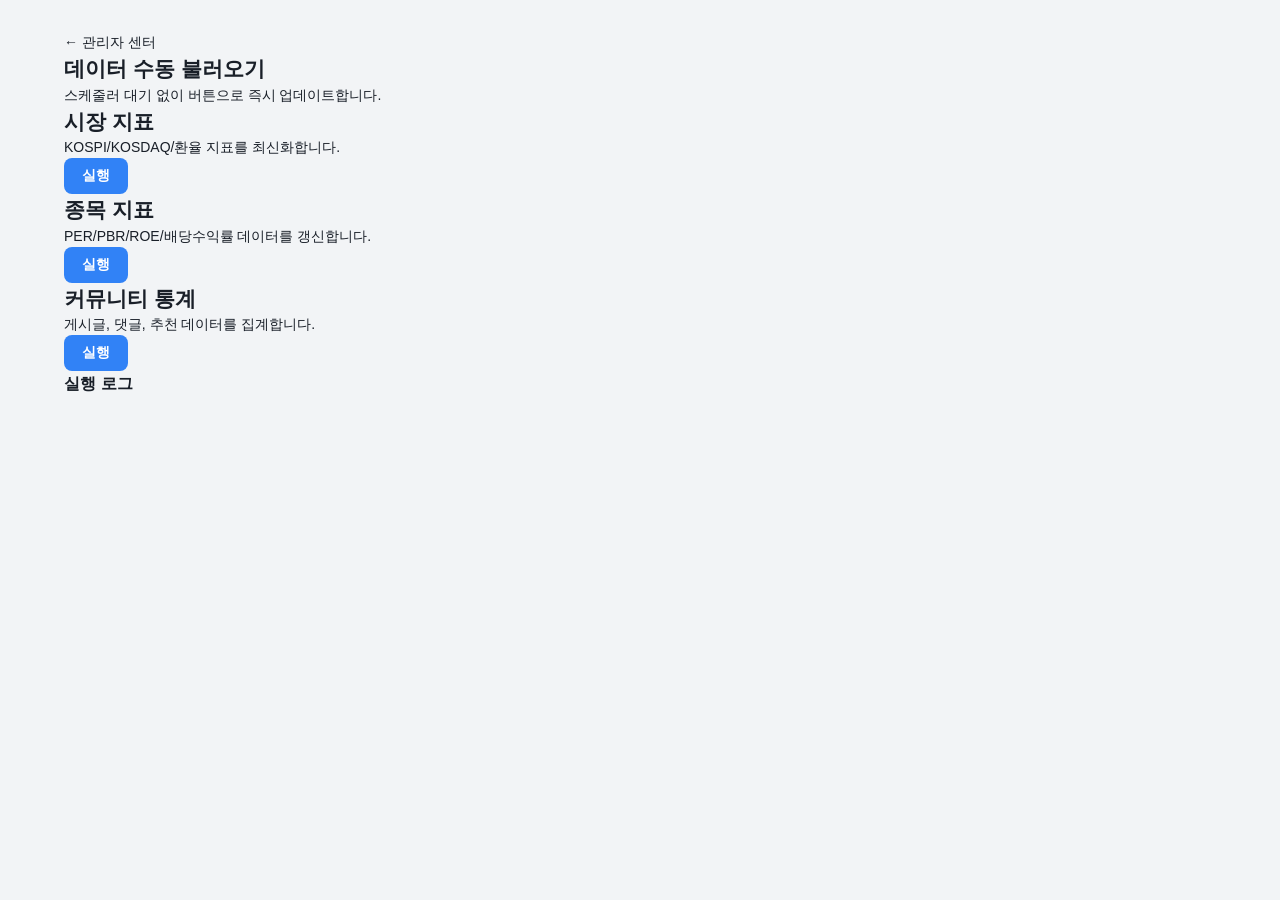
==== front/admin-data-sync.html @ 4800db50 "[feat]관리자 페이지" ====
<!DOCTYPE html>
<html lang="ko">
<head>
  <meta charset="UTF-8" />
  <meta name="viewport" content="width=device-width, initial-scale=1.0" />
  <title>데이터 수동 불러오기 — ValuePick</title>
  <link rel="stylesheet" href="css/common.css" />
  <link rel="stylesheet" href="css/admin.css" />
</head>
<body>
<div id="header-placeholder"></div>

<main class="main">
  <a class="back-link" href="admin.html">← 관리자 센터</a>
  <section class="page-head">
    <h1>데이터 수동 불러오기</h1>
    <p>스케줄러 대기 없이 버튼으로 즉시 업데이트합니다.</p>
  </section>

  <section class="sync-grid">
    <article class="sync-card">
      <h2>시장 지표</h2>
      <p>KOSPI/KOSDAQ/환율 지표를 최신화합니다.</p>
      <button class="btn-primary" data-sync="market" type="button">실행</button>
    </article>
    <article class="sync-card">
      <h2>종목 지표</h2>
      <p>PER/PBR/ROE/배당수익률 데이터를 갱신합니다.</p>
      <button class="btn-primary" data-sync="stocks" type="button">실행</button>
    </article>
    <article class="sync-card">
      <h2>커뮤니티 통계</h2>
      <p>게시글, 댓글, 추천 데이터를 집계합니다.</p>
      <button class="btn-primary" data-sync="community" type="button">실행</button>
    </article>
  </section>

  <section class="log-panel">
    <h3>실행 로그</h3>
    <div id="syncLog" class="log-list"></div>
  </section>
</main>

<script src="js/common.js"></script>
<script src="js/admin-data-sync.js"></script>
</body>
</html>
---- front/css/common.css ----
/* common.css — ValuePick 공통 스타일 (Figma 디자인 기반) */

*, *::before, *::after {
  box-sizing: border-box;
  margin: 0;
  padding: 0;
}

:root {
  --primary: #3182f6;
  --primary-dark: #1b64da;
  --primary-light: #e8f3ff;
  --up: #f04452;
  --down: #3182f6;
  --bg: #f2f4f6;
  --surface: #ffffff;
  --border: #e5e8eb;
  --text-main: #191f28;
  --text-sub: #8b95a1;
  --text-muted: #b0b8c1;
  --radius: 12px;
  --radius-sm: 8px;
  --shadow: 0 2px 8px rgba(0, 0, 0, 0.06);
  --shadow-hover: 0 4px 16px rgba(0, 0, 0, 0.1);
  --header-h: 64px;
  --max-w: 1200px;
}

html {
  scroll-behavior: smooth;
}

body {
  font-family: 'Pretendard', 'Noto Sans KR', -apple-system, BlinkMacSystemFont, sans-serif;
  background: var(--bg);
  color: var(--text-main);
  font-size: 14px;
  line-height: 1.5;
  min-height: 100vh;
}

a {
  color: inherit;
  text-decoration: none;
}

button {
  font-family: inherit;
  cursor: pointer;
}

/* ── Header ── */
.header {
  background: var(--surface);
  border-bottom: 1px solid var(--border);
  position: sticky;
  top: 0;
  z-index: 100;
}

.header-inner {
  max-width: var(--max-w);
  margin: 0 auto;
  padding: 0 24px;
  height: var(--header-h);
  display: flex;
  align-items: center;
  gap: 32px;
}

.brand {
  font-size: 20px;
  font-weight: 800;
  color: var(--primary);
  letter-spacing: -0.5px;
  flex-shrink: 0;
}

.nav {
  display: flex;
  gap: 4px;
}

.nav-link {
  padding: 8px 14px;
  border-radius: var(--radius-sm);
  font-size: 15px;
  font-weight: 600;
  color: var(--text-sub);
  transition: color 0.15s, background 0.15s;
}

.nav-link:hover {
  color: var(--text-main);
  background: var(--bg);
}

.nav-link.active {
  color: var(--primary);
  background: var(--primary-light);
}

.header-right {
  margin-left: auto;
  display: flex;
  align-items: center;
  gap: 12px;
}

.search-wrap {
  position: relative;
  display: flex;
  align-items: center;
}

.search-wrap svg {
  position: absolute;
  left: 12px;
  color: var(--text-muted);
  pointer-events: none;
}

.search-input {
  width: 240px;
  padding: 9px 12px 9px 36px;
  border: 1px solid var(--border);
  border-radius: 20px;
  font-size: 14px;
  outline: none;
  background: var(--bg);
  transition: border-color 0.15s, box-shadow 0.15s;
}

.search-input:focus {
  border-color: var(--primary);
  box-shadow: 0 0 0 3px rgba(49, 130, 246, 0.12);
  background: var(--surface);
}

.btn-text {
  padding: 8px 14px;
  border: none;
  background: none;
  font-size: 14px;
  font-weight: 600;
  color: var(--text-sub);
  border-radius: var(--radius-sm);
  transition: color 0.15s, background 0.15s;
}

.btn-text:hover {
  color: var(--text-main);
  background: var(--bg);
}

.btn-primary {
  padding: 9px 18px;
  background: var(--primary);
  color: #fff;
  border: none;
  border-radius: var(--radius-sm);
  font-size: 14px;
  font-weight: 700;
  transition: background 0.15s;
}

.btn-primary:hover {
  background: var(--primary-dark);
}

/* ── Main ── */
.main {
  max-width: var(--max-w);
  margin: 0 auto;
  padding: 32px 24px 64px;
}

/* ── Section ── */
.section-title {
  font-size: 18px;
  font-weight: 700;
  color: var(--text-main);
  margin-bottom: 16px;
  letter-spacing: -0.3px;
}

/* ── Stock card (shared) ── */
.stock-card {
  position: relative;
  background: var(--surface);
  border: 1px solid var(--border);
  border-radius: var(--radius);
  padding: 20px;
  cursor: pointer;
  transition: box-shadow 0.2s, border-color 0.2s, transform 0.15s;
}

/* ── 관심종목 별 버튼 (카드/랭킹/상세 공통) ── */
.favorite-btn {
  position: absolute;
  top: 16px;
  right: 16px;
  width: 28px;
  height: 28px;
  border: none;
  background: transparent;
  color: var(--border);
  font-size: 20px;
  line-height: 1;
  cursor: pointer;
  z-index: 1;
}

.favorite-btn:hover {
  color: #f0b429;
}

.favorite-btn.active {
  color: #f0b429;
}

.stock-card:hover {
  box-shadow: var(--shadow-hover);
  border-color: #d1d6db;
  transform: translateY(-1px);
}

.stock-card-header {
  display: flex;
  justify-content: space-between;
  align-items: flex-start;
  margin-bottom: 16px;
}

.stock-name {
  font-size: 16px;
  font-weight: 700;
  color: var(--text-main);
  margin-bottom: 2px;
}

.stock-code {
  font-size: 13px;
  color: var(--text-sub);
}

.stock-price-wrap {
  text-align: right;
}

.stock-price {
  font-size: 16px;
  font-weight: 700;
}

.stock-change {
  font-size: 13px;
  font-weight: 600;
}

.stock-change.up { color: var(--up); }
.stock-change.down { color: var(--down); }

.stock-metrics {
  display: grid;
  grid-template-columns: repeat(5, 1fr);
  gap: 8px;
}

.metric-item {
  text-align: center;
}

.metric-label {
  font-size: 11px;
  color: var(--text-sub);
  margin-bottom: 4px;
}

.metric-value {
  font-size: 13px;
  font-weight: 600;
  color: var(--text-main);
}

/* ── Ranking list ── */
.rank-item {
  display: flex;
  align-items: center;
  justify-content: space-between;
  padding: 10px 12px;
  border-radius: var(--radius-sm);
  cursor: pointer;
  transition: background 0.15s;
}

.rank-item:hover {
  background: var(--bg);
}

.rank-left {
  display: flex;
  align-items: center;
  gap: 10px;
}

.rank-num {
  width: 22px;
  height: 22px;
  border-radius: 6px;
  background: var(--bg);
  font-size: 12px;
  font-weight: 700;
  color: var(--text-sub);
  display: flex;
  align-items: center;
  justify-content: center;
  flex-shrink: 0;
}

.rank-num.top3 {
  background: var(--primary-light);
  color: var(--primary);
}

.rank-name {
  font-size: 14px;
  font-weight: 600;
}

.rank-code {
  font-size: 12px;
  color: var(--text-sub);
}

.rank-right {
  text-align: right;
}

.rank-value {
  font-size: 14px;
  font-weight: 700;
}

/* ── Utility ── */
.up { color: var(--up); }
.down { color: var(--down); }

.empty-state {
  text-align: center;
  padding: 48px 24px;
  color: var(--text-sub);
}

/* ── Mobile nav toggle ── */
.menu-toggle {
  display: none;
  padding: 8px;
  border: none;
  background: none;
  color: var(--text-main);
}

/* ── Responsive ── */
@media (max-width: 1024px) {
  .search-input { width: 180px; }
  .stock-metrics { grid-template-columns: repeat(3, 1fr); }
}

@media (max-width: 768px) {
  .header-inner { gap: 12px; padding: 0 16px; }
  .nav { display: none; }
  .nav.open {
    display: flex;
    flex-direction: column;
    position: absolute;
    top: var(--header-h);
    left: 0;
    right: 0;
    background: var(--surface);
    border-bottom: 1px solid var(--border);
    padding: 12px 16px;
    gap: 4px;
  }
  .menu-toggle { display: block; }
  .search-wrap { flex: 1; }
  .search-input { width: 100%; }
  .main { padding: 20px 16px 48px; }
  .stock-metrics { grid-template-columns: repeat(2, 1fr); }
}

@media (max-width: 480px) {
  .header-right .btn-text { display: none; }
}
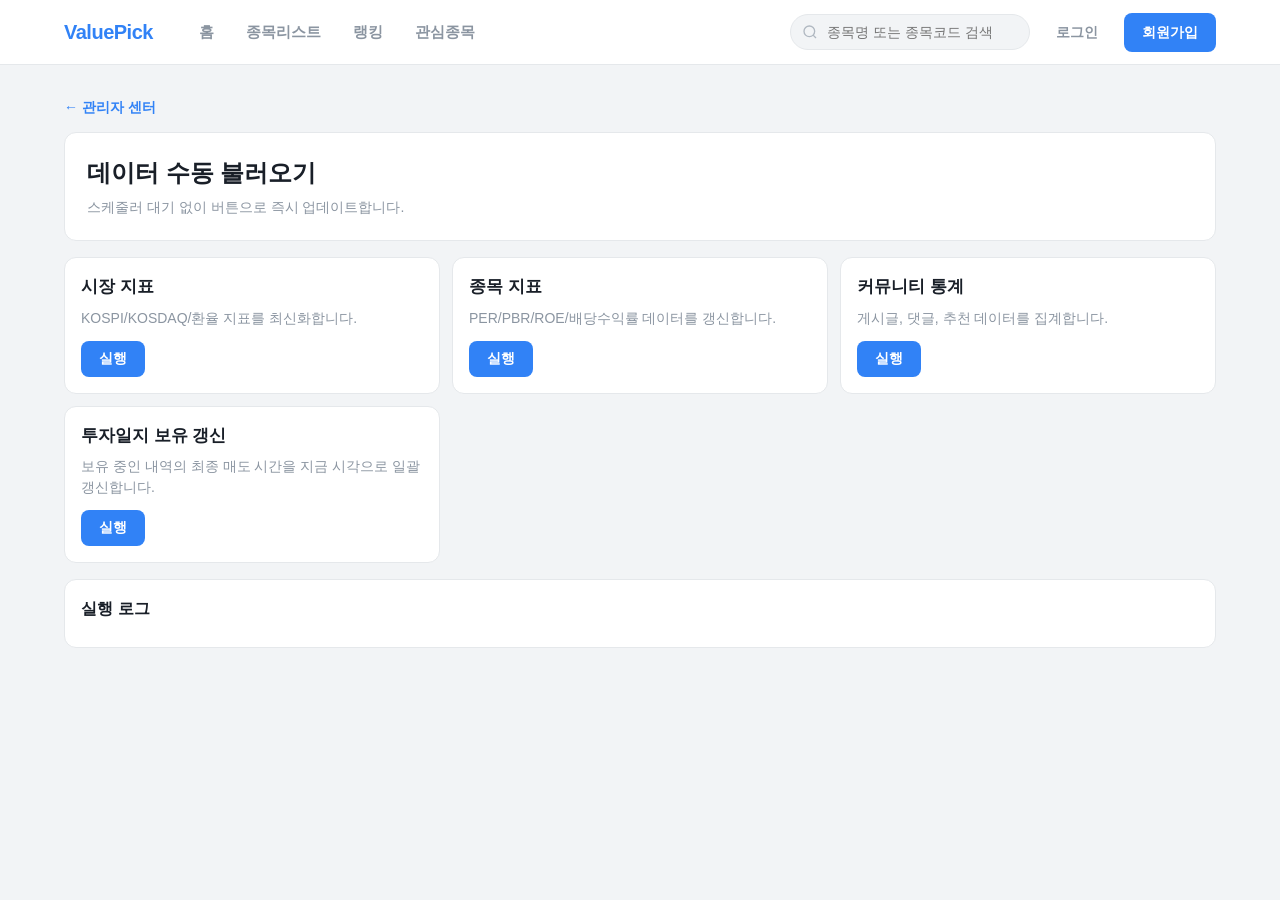
==== commit b2ec9983: "투자일지 세부 설계" ====
--- a/front/admin-data-sync.html
+++ b/front/admin-data-sync.html
@@ -33,6 +33,11 @@
       <p>게시글, 댓글, 추천 데이터를 집계합니다.</p>
       <button class="btn-primary" data-sync="community" type="button">실행</button>
     </article>
+    <article class="sync-card">
+      <h2>투자일지 보유 갱신</h2>
+      <p>보유 중인 내역의 최종 매도 시간을 지금 시각으로 일괄 갱신합니다.</p>
+      <button class="btn-primary" data-sync="journal-refresh" type="button">실행</button>
+    </article>
   </section>
 
   <section class="log-panel">
--- a/front/css/common.css
+++ b/front/css/common.css
@@ -198,8 +198,8 @@
 /* ── 관심종목 별 버튼 (카드/랭킹/상세 공통) ── */
 .favorite-btn {
   position: absolute;
-  top: 16px;
-  right: 16px;
+  top: 12px;
+  left: 12px;
   width: 28px;
   height: 28px;
   border: none;
@@ -230,6 +230,7 @@
   justify-content: space-between;
   align-items: flex-start;
   margin-bottom: 16px;
+  padding-top: 24px;
 }
 
 .stock-name {
--- a/front/css/admin.css
+++ b/front/css/admin.css
@@ -0,0 +1,166 @@
+.back-link {
+  display: inline-block;
+  margin-bottom: 14px;
+  color: var(--primary);
+  font-weight: 700;
+}
+
+.page-head {
+  background: var(--surface);
+  border: 1px solid var(--border);
+  border-radius: var(--radius);
+  padding: 22px;
+  margin-bottom: 16px;
+}
+
+.page-head h1 {
+  font-size: 24px;
+  margin-bottom: 6px;
+}
+
+.page-head p {
+  color: var(--text-sub);
+}
+
+.admin-grid {
+  display: grid;
+  grid-template-columns: repeat(3, minmax(0, 1fr));
+  gap: 12px;
+}
+
+.admin-card {
+  background: var(--surface);
+  border: 1px solid var(--border);
+  border-radius: var(--radius);
+  padding: 18px;
+  transition: box-shadow 0.15s, border-color 0.15s;
+}
+
+.admin-card:hover {
+  border-color: #d1d6db;
+  box-shadow: var(--shadow);
+}
+
+.admin-card h2 {
+  font-size: 18px;
+  margin-bottom: 8px;
+}
+
+.admin-card p {
+  color: var(--text-sub);
+}
+
+.sync-grid {
+  display: grid;
+  grid-template-columns: repeat(3, minmax(0, 1fr));
+  gap: 12px;
+  margin-bottom: 16px;
+}
+
+.sync-card {
+  background: var(--surface);
+  border: 1px solid var(--border);
+  border-radius: var(--radius);
+  padding: 16px;
+}
+
+.sync-card h2 {
+  font-size: 17px;
+  margin-bottom: 8px;
+}
+
+.sync-card p {
+  color: var(--text-sub);
+  margin-bottom: 12px;
+}
+
+.log-panel {
+  background: var(--surface);
+  border: 1px solid var(--border);
+  border-radius: var(--radius);
+  padding: 16px;
+}
+
+.log-panel h3 {
+  margin-bottom: 10px;
+}
+
+.log-list {
+  display: grid;
+  gap: 8px;
+}
+
+.log-item {
+  border: 1px solid var(--border);
+  border-radius: 8px;
+  padding: 8px 10px;
+  color: var(--text-sub);
+}
+
+.admin-table {
+  width: 100%;
+  border-collapse: collapse;
+  background: var(--surface);
+  border: 1px solid var(--border);
+  border-radius: var(--radius);
+  overflow: hidden;
+}
+
+.admin-table th,
+.admin-table td {
+  padding: 12px 10px;
+  border-bottom: 1px solid var(--border);
+  text-align: left;
+}
+
+.admin-table th {
+  background: #fafbfc;
+  color: var(--text-sub);
+  font-size: 13px;
+}
+
+.actions {
+  display: flex;
+  gap: 8px;
+}
+
+.btn-outline {
+  border: 1px solid var(--border);
+  background: var(--surface);
+  border-radius: 8px;
+  padding: 6px 10px;
+  font-weight: 600;
+}
+
+.btn-danger {
+  border: 1px solid #ffd0d5;
+  background: #fff5f6;
+  color: #d92d20;
+  border-radius: 8px;
+  padding: 6px 10px;
+  font-weight: 700;
+}
+
+.pill {
+  border-radius: 999px;
+  padding: 3px 8px;
+  font-size: 12px;
+  font-weight: 700;
+}
+
+.pill.good {
+  background: #e8fff2;
+  color: #15803d;
+}
+
+.pill.blocked {
+  background: #fff2f2;
+  color: #b42318;
+}
+
+@media (max-width: 1024px) {
+  .admin-grid,
+  .sync-grid {
+    grid-template-columns: 1fr;
+  }
+}
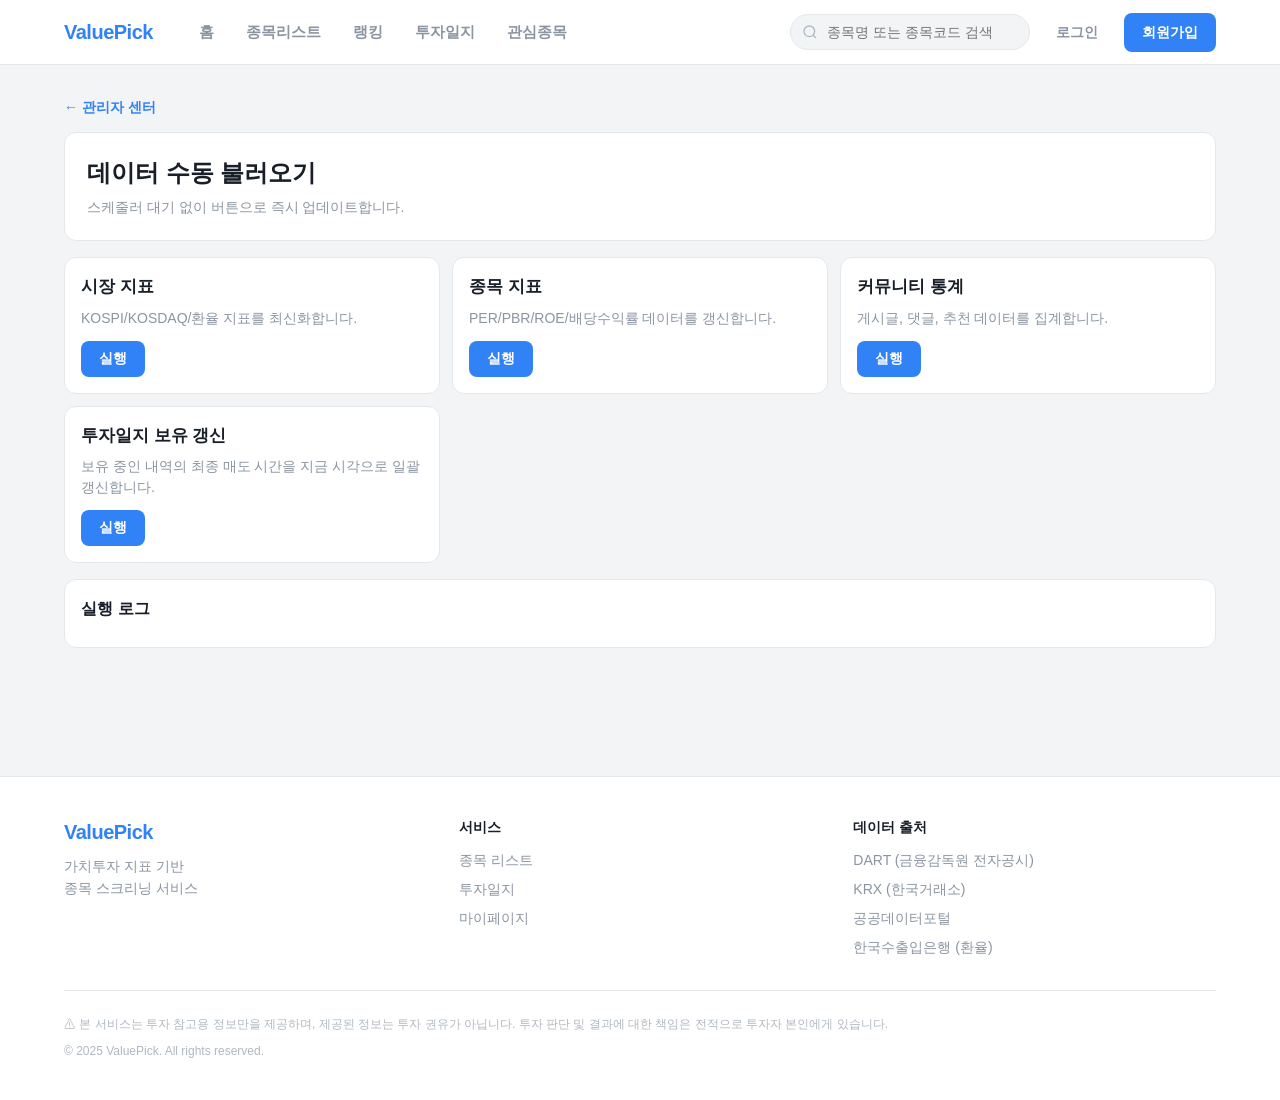
==== commit 1a995d42: "feature: footer 추가" ====
--- a/front/admin-data-sync.html
+++ b/front/admin-data-sync.html
@@ -46,6 +46,8 @@
   </section>
 </main>
 
+<div id="footer-placeholder"></div>
+
 <script src="js/common.js"></script>
 <script src="js/admin-data-sync.js"></script>
 </body>
--- a/front/css/common.css
+++ b/front/css/common.css
@@ -360,6 +360,93 @@
   border: none;
   background: none;
   color: var(--text-main);
+}
+
+/* ── Footer ── */
+.footer {
+  background: var(--surface);
+  border-top: 1px solid var(--border);
+  margin-top: 64px;
+}
+
+.footer-inner {
+  max-width: var(--max-w);
+  margin: 0 auto;
+  padding: 40px 24px;
+}
+
+.footer-grid {
+  display: grid;
+  grid-template-columns: repeat(3, 1fr);
+  gap: 32px;
+  margin-bottom: 32px;
+}
+
+.footer-brand {
+  font-size: 20px;
+  font-weight: 800;
+  color: var(--primary);
+  letter-spacing: -0.5px;
+  margin-bottom: 8px;
+}
+
+.footer-desc {
+  font-size: 14px;
+  color: var(--text-sub);
+  line-height: 1.6;
+}
+
+.footer-heading {
+  font-size: 14px;
+  font-weight: 700;
+  color: var(--text-main);
+  margin-bottom: 12px;
+}
+
+.footer-list {
+  list-style: none;
+  display: flex;
+  flex-direction: column;
+  gap: 8px;
+}
+
+.footer-list a {
+  font-size: 14px;
+  color: var(--text-sub);
+  transition: color 0.15s;
+}
+
+.footer-list a:hover {
+  color: var(--primary);
+}
+
+.footer-list--plain li {
+  font-size: 14px;
+  color: var(--text-sub);
+}
+
+.footer-bottom {
+  border-top: 1px solid var(--border);
+  padding-top: 24px;
+}
+
+.footer-disclaimer {
+  font-size: 12px;
+  color: var(--text-muted);
+  line-height: 1.6;
+  margin-bottom: 8px;
+}
+
+.footer-copyright {
+  font-size: 12px;
+  color: var(--text-muted);
+}
+
+@media (max-width: 768px) {
+  .footer-grid {
+    grid-template-columns: 1fr;
+    gap: 24px;
+  }
 }
 
 /* ── Responsive ── */
